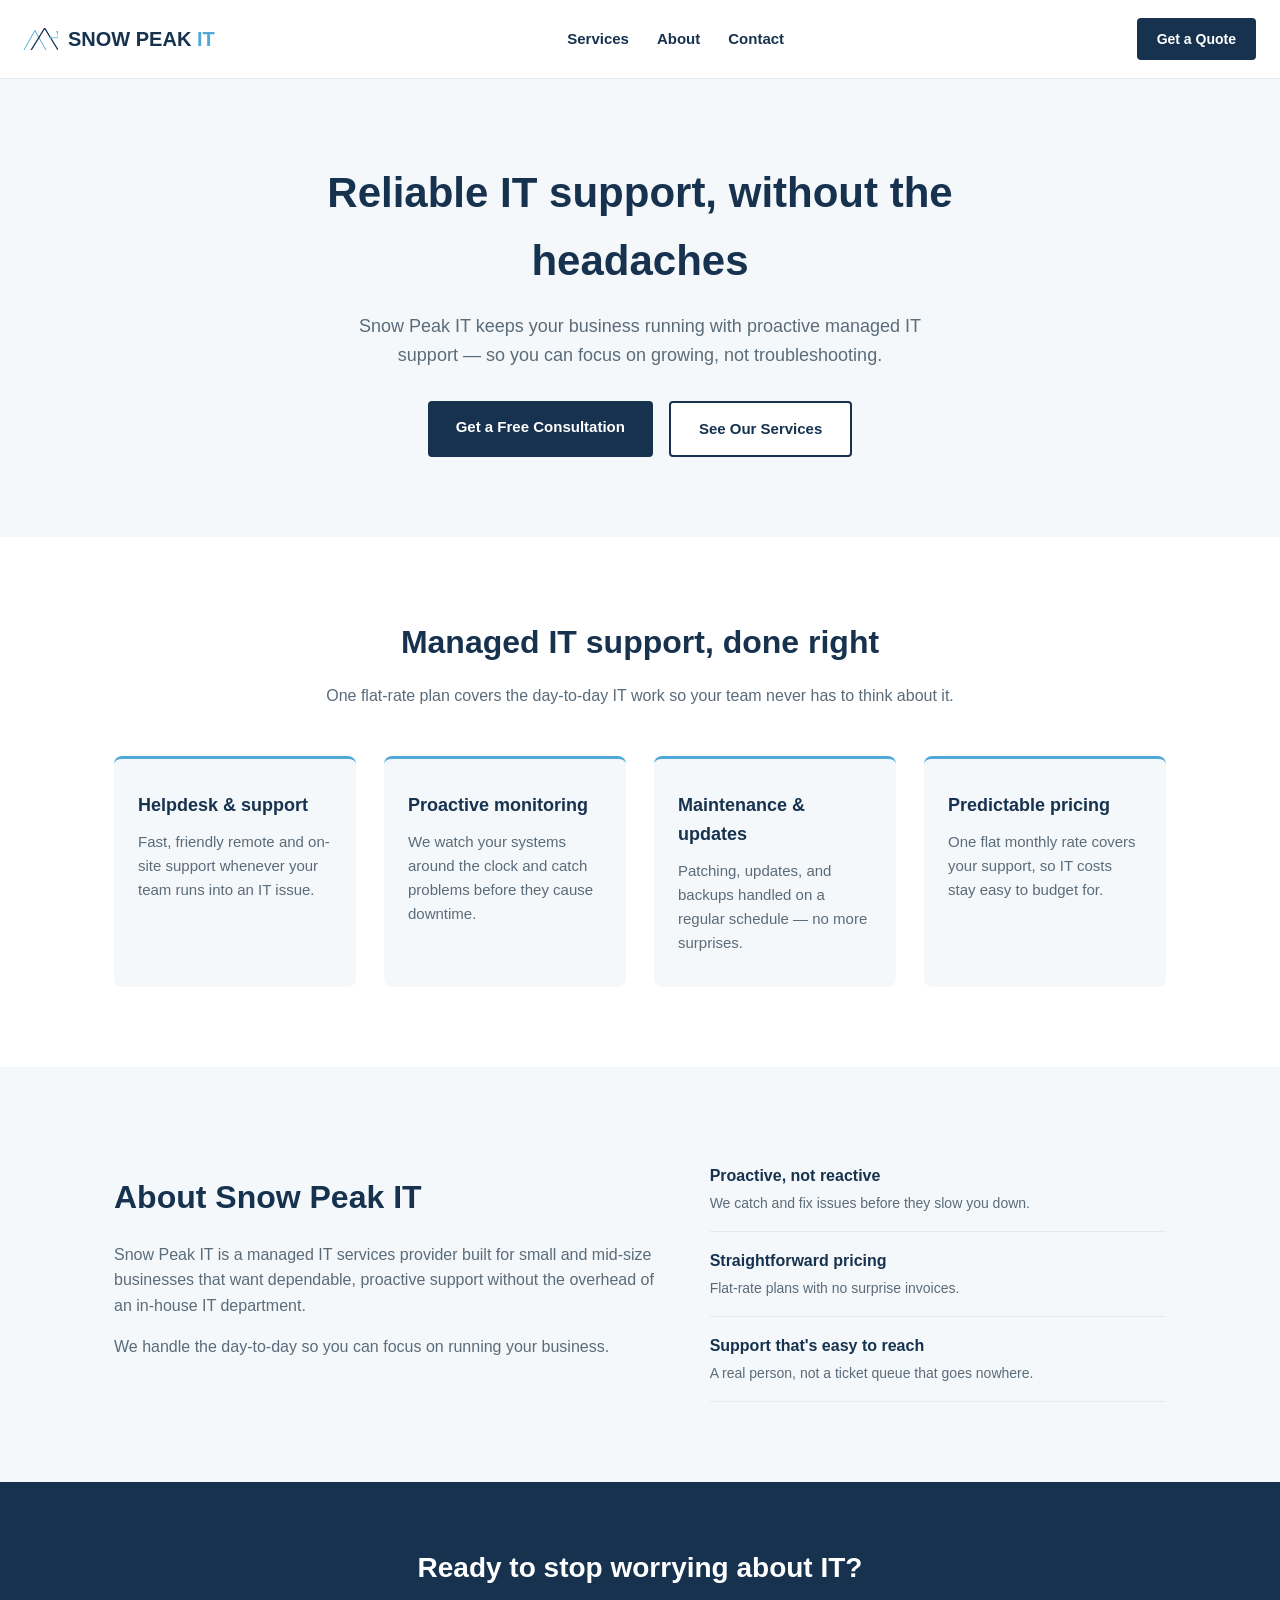
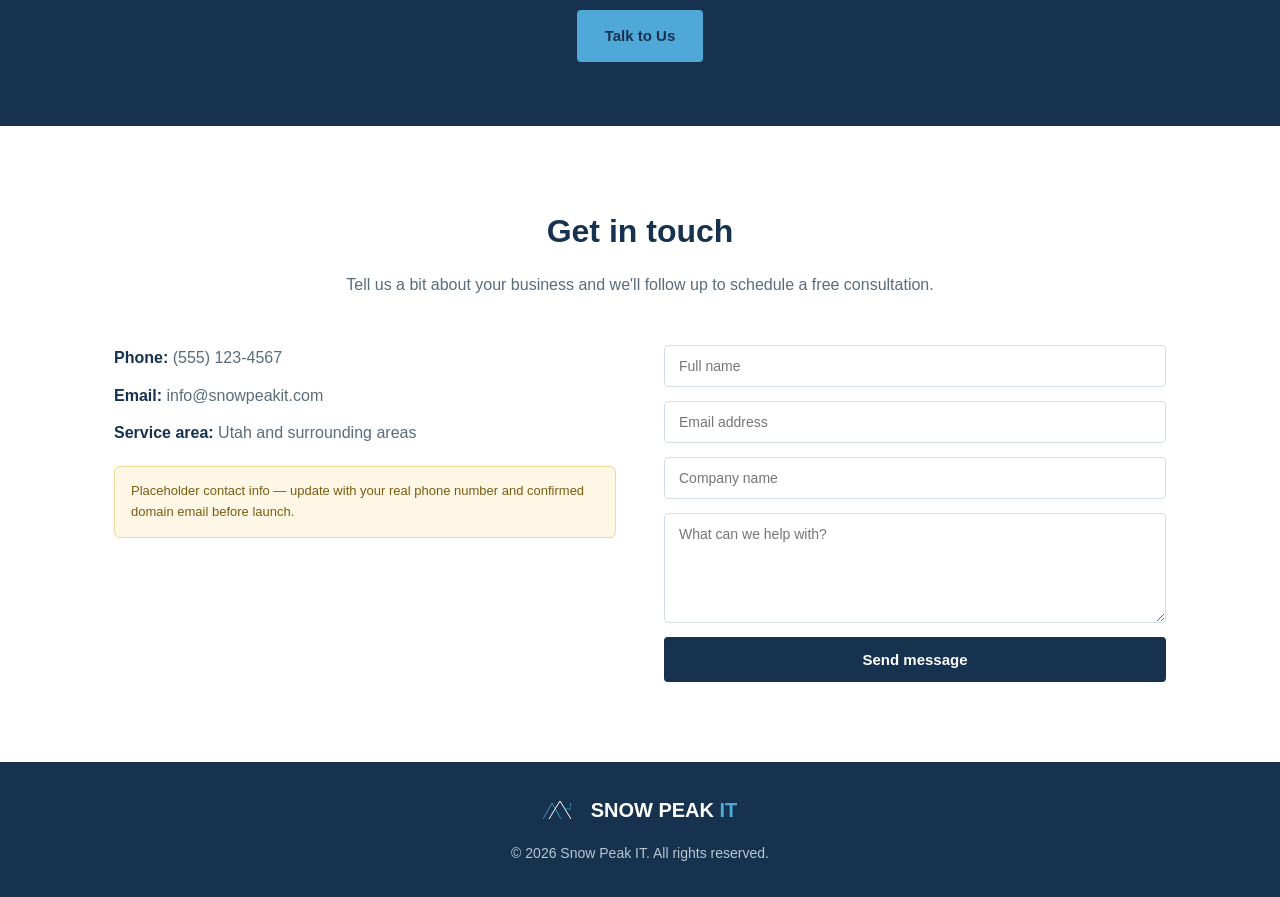
==== index.html @ b0a397e2 "Add initial website (index.html) This HTML file includes the structure and styling for the Snow Peak" ====
<!DOCTYPE html>
  <html lang="en">
  <head>
  <meta charset="UTF-8">
  <meta name="viewport" content="width=device-width, initial-scale=1.0">
  <title>Snow Peak IT | Managed IT Services</title>
  <meta name="description" content="Snow Peak IT provides proactive managed IT support, helpdesk, monitoring, and maintenance for small and mid-size businesses.">
  <style>
    :root {
      --navy: #16324F;
    --ice: #4FA8D8;
    --slate: #5A6B7A;
    --bg-light: #F5F8FA;
          --white: #FFFFFF;
      }
  * { margin: 0; padding: 0; box-sizing: border-box; }
  body {
        font-family: Arial, Helvetica, sans-serif;
    color: var(--navy);
    line-height: 1.6;
    background: var(--white);
}
  a { text-decoration: none; color: inherit; }
  .container {
        max-width: 1100px;
    margin: 0 auto;
    padding: 0 24px;
}
  header {
        display: flex;
    align-items: center;
    justify-content: space-between;
    padding: 18px 24px;
    border-bottom: 1px solid #E3EAF0;
    position: sticky;
    top: 0;
    background: var(--white);
    z-index: 10;
}
  .brand {
        display: flex;
    align-items: center;
    gap: 10px;
}
  .brand svg { width: 34px; height: 22px; }
  .brand span {
        font-size: 20px;
    font-weight: bold;
}
  .brand span .it { color: var(--ice); }
  nav ul {
        list-style: none;
    display: flex;
    gap: 28px;
  }
  nav a {
        font-size: 15px;
    font-weight: bold;
    color: var(--navy);
}
  nav a:hover { color: var(--ice); }
  .nav-toggle { display: none; }
  .header-cta {
        background: var(--navy);
    color: var(--white);
    padding: 10px 20px;
    border-radius: 4px;
    font-size: 14px;
    font-weight: bold;
}
  .header-cta:hover { background: var(--ice); }
  .hero {
        background: var(--bg-light);
    padding: 80px 24px;
    text-align: center;
  }
  .hero h1 {
        font-size: 42px;
    max-width: 720px;
    margin: 0 auto 18px;
}
  .hero p {
        font-size: 18px;
    color: var(--slate);
    max-width: 600px;
    margin: 0 auto 32px;
}
  .btn-row {
        display: flex;
    gap: 16px;
    justify-content: center;
    flex-wrap: wrap;
}
  .btn {
        padding: 14px 28px;
    border-radius: 4px;
    font-weight: bold;
    font-size: 15px;
    display: inline-block;
}
  .btn-primary { background: var(--navy); color: var(--white); }
  .btn-primary:hover { background: var(--ice); }
  .btn-secondary { background: var(--white); color: var(--navy); border: 2px solid var(--navy); }
  .btn-secondary:hover { border-color: var(--ice); color: var(--ice); }
  section { padding: 80px 24px; }
  .section-header { text-align: center; max-width: 640px; margin: 0 auto 48px; }
  .section-header h2 { font-size: 32px; margin-bottom: 14px; }
  .section-header p { color: var(--slate); font-size: 16px; }
  .cards {
        display: grid;
    grid-template-columns: repeat(auto-fit, minmax(230px, 1fr));
    gap: 28px;
    }
  .card {
        background: var(--bg-light);
    padding: 32px 24px;
    border-radius: 8px;
    border-top: 3px solid var(--ice);
  }
  .card h3 { font-size: 18px; margin-bottom: 10px; }
  .card p { color: var(--slate); font-size: 15px; }
  .about { background: var(--bg-light); }
  .about-grid {
        display: grid;
    grid-template-columns: 1.2fr 1fr;
    gap: 48px;
    align-items: center;
}
  .about-grid p { color: var(--slate); margin-bottom: 16px; }
  .value-list { list-style: none; }
  .value-list li {
        padding: 16px 0;
    border-bottom: 1px solid #E3EAF0;
    font-weight: bold;
}
  .value-list li span {
        display: block;
    font-weight: normal;
    color: var(--slate);
    font-size: 14px;
    margin-top: 4px;
  }
  .cta-banner {
        background: var(--navy);
    color: var(--white);
    text-align: center;
    padding: 64px 24px;
}
  .cta-banner h2 { font-size: 28px; margin-bottom: 20px; }
  .cta-banner .btn-primary { background: var(--ice); color: var(--navy); }
  .cta-banner .btn-primary:hover { background: var(--white); }
  .contact-grid {
        display: grid;
    grid-template-columns: 1fr 1fr;
    gap: 48px;
}
  .contact-info p { margin-bottom: 12px; color: var(--slate); }
  .contact-info strong { color: var(--navy); }
  .placeholder-note {
        margin-top: 20px;
    padding: 14px 16px;
    background: #FFF7E6;
        border: 1px solid #F0D89B;
    border-radius: 6px;
    font-size: 13px;
    color: #7A5B12;
}
  form { display: flex; flex-direction: column; gap: 14px; }
  input, textarea {
        padding: 12px 14px;
    border: 1px solid #D6DEE5;
    border-radius: 4px;
    font-family: inherit;
    font-size: 14px;
}
  textarea { min-height: 110px; resize: vertical; }
  form button {
        background: var(--navy);
    color: var(--white);
    border: none;
    padding: 14px;
    border-radius: 4px;
    font-weight: bold;
    font-size: 15px;
    cursor: pointer;
  }
  form button:hover { background: var(--ice); }
  footer {
        background: var(--navy);
    color: var(--white);
    padding: 32px 24px;
    text-align: center;
    font-size: 14px;
}
  footer .brand span { color: var(--white); }
  footer .brand span .it { color: var(--ice); }
  footer .footer-top {
        display: flex;
    justify-content: center;
    margin-bottom: 16px;
}
  footer p { color: #B9C6D2; }
    @media (max-width: 800px) {
    nav { display: none; }
    .about-grid, .contact-grid { grid-template-columns: 1fr; }
    .hero h1 { font-size: 32px; }
}
</style>
  </head>
  <body>
  <header>
    <a href="#top" class="brand">
      <svg viewBox="0 0 140 90" xmlns="http://www.w3.org/2000/svg">
        <path d="M0,90 L45,10 L90,90" fill="none" stroke="#4FA8D8" stroke-width="4" stroke-linejoin="round" stroke-linecap="round"/>
        <path d="M30,90 L85,0 L140,90" fill="none" stroke="#16324F" stroke-width="5" stroke-linejoin="round" stroke-linecap="round"/>
        <circle cx="110" cy="40" r="4.5" fill="#4FA8D8"/>
        <path d="M110,40 L140,40 L140,20" fill="none" stroke="#4FA8D8" stroke-width="3" stroke-linecap="round"/>
        <rect x="135" y="12" width="9" height="9" rx="1" fill="#4FA8D8"/>
      </svg>
      <span>SNOW PEAK <span class="it">IT</span></span>
    </a>
    <nav>
      <ul>
        <li><a href="#services">Services</a></li>
        <li><a href="#about">About</a></li>
        <li><a href="#contact">Contact</a></li>
      </ul>
    </nav>
    <a href="#contact" class="header-cta">Get a Quote</a>
  </header>
  <div id="top"></div>
  <section class="hero">
    <h1>Reliable IT support, without the headaches</h1>
  <p>Snow Peak IT keeps your business running with proactive managed IT support &mdash; so you can focus on growing, not troubleshooting.</p>
    <div class="btn-row">
      <a href="#contact" class="btn btn-primary">Get a Free Consultation</a>
      <a href="#services" class="btn btn-secondary">See Our Services</a>
    </div>
  </section>
  <section id="services">
    <div class="container">
      <div class="section-header">
        <h2>Managed IT support, done right</h2>
        <p>One flat-rate plan covers the day-to-day IT work so your team never has to think about it.</p>
      </div>
      <div class="cards">
        <div class="card">
          <h3>Helpdesk &amp; support</h3>
          <p>Fast, friendly remote and on-site support whenever your team runs into an IT issue.</p>
      </div>
      <div class="card">
        <h3>Proactive monitoring</h3>
        <p>We watch your systems around the clock and catch problems before they cause downtime.</p>
      </div>
      <div class="card">
        <h3>Maintenance &amp; updates</h3>
          <p>Patching, updates, and backups handled on a regular schedule &mdash; no more surprises.</p>
        </div>
        <div class="card">
          <h3>Predictable pricing</h3>
          <p>One flat monthly rate covers your support, so IT costs stay easy to budget for.</p>
        </div>
      </div>
    </div>
  </section>
  <section id="about" class="about">
    <div class="container about-grid">
      <div>
        <h2 style="font-size:32px; margin-bottom:18px;">About Snow Peak IT</h2>
      <p>Snow Peak IT is a managed IT services provider built for small and mid-size businesses that want dependable, proactive support without the overhead of an in-house IT department.</p>
        <p>We handle the day-to-day so you can focus on running your business.</p>
    </div>
    <ul class="value-list">
      <li>Proactive, not reactive
        <span>We catch and fix issues before they slow you down.</span>
        </li>
        <li>Straightforward pricing
        <span>Flat-rate plans with no surprise invoices.</span>
        </li>
        <li>Support that's easy to reach
          <span>A real person, not a ticket queue that goes nowhere.</span>
        </li>
      </ul>
    </div>
  </section>
  <section class="cta-banner">
    <h2>Ready to stop worrying about IT?</h2>
  <a href="#contact" class="btn btn-primary">Talk to Us</a>
  </section>
  <section id="contact">
    <div class="container">
      <div class="section-header">
        <h2>Get in touch</h2>
      <p>Tell us a bit about your business and we'll follow up to schedule a free consultation.</p>
      </div>
      <div class="contact-grid">
        <div class="contact-info">
          <p><strong>Phone:</strong> (555) 123-4567</p>
          <p><strong>Email:</strong> info@snowpeakit.com</p>
          <p><strong>Service area:</strong> Utah and surrounding areas</p>
          <div class="placeholder-note">
            Placeholder contact info &mdash; update with your real phone number and confirmed domain email before launch.
          </div>
        </div>
        <form>
          <input type="text" placeholder="Full name" required>
          <input type="email" placeholder="Email address" required>
          <input type="text" placeholder="Company name">
          <textarea placeholder="What can we help with?"></textarea>
          <button type="submit">Send message</button>
        </form>
      </div>
    </div>
  </section>
  <footer>
    <div class="footer-top brand" style="justify-content:center;">
      <svg viewBox="0 0 140 90" xmlns="http://www.w3.org/2000/svg" style="width:28px;height:18px;">
        <path d="M0,90 L45,10 L90,90" fill="none" stroke="#4FA8D8" stroke-width="4" stroke-linejoin="round" stroke-linecap="round"/>
        <path d="M30,90 L85,0 L140,90" fill="none" stroke="#FFFFFF" stroke-width="5" stroke-linejoin="round" stroke-linecap="round"/>
        <circle cx="110" cy="40" r="4.5" fill="#4FA8D8"/>
        <path d="M110,40 L140,40 L140,20" fill="none" stroke="#4FA8D8" stroke-width="3" stroke-linecap="round"/>
        <rect x="135" y="12" width="9" height="9" rx="1" fill="#4FA8D8"/>
      </svg>
      <span style="margin-left:10px;">SNOW PEAK <span class="it">IT</span></span>
    </div>
    <p>&copy; 2026 Snow Peak IT. All rights reserved.</p>
</footer>
</body>
  </html>
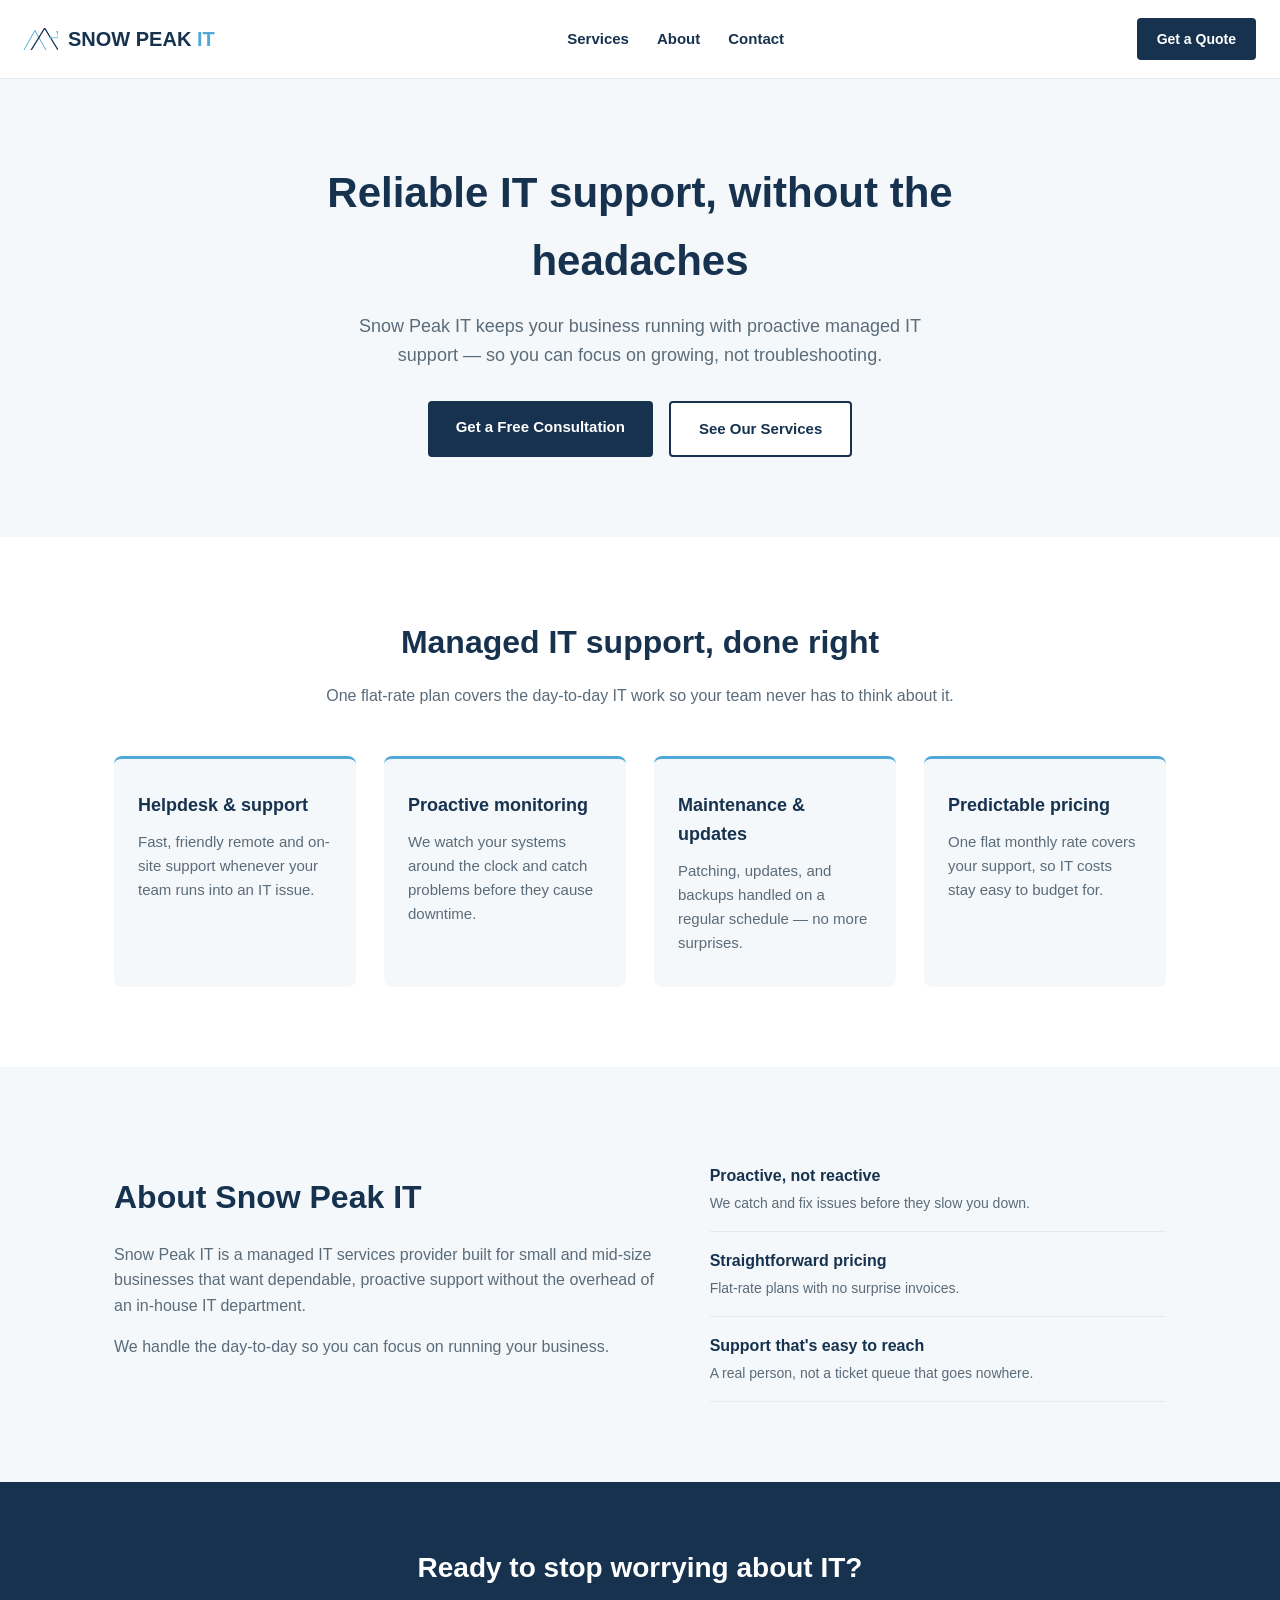
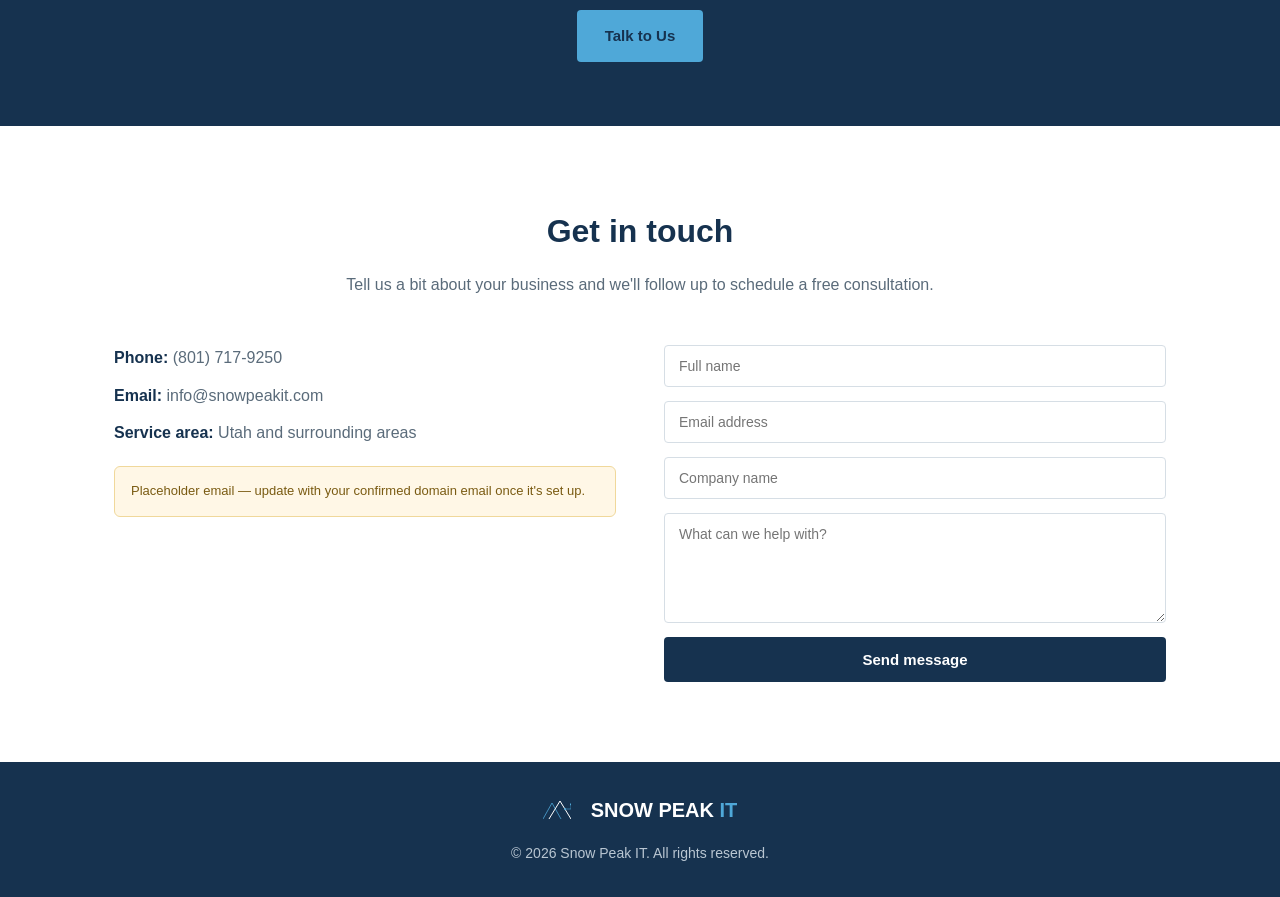
==== commit 3a5e9dfd: "Update contact phone number Updated phone number and email placeholder text in contact section." ====
--- a/index.html
+++ b/index.html
@@ -295,11 +295,11 @@
       </div>
       <div class="contact-grid">
         <div class="contact-info">
-          <p><strong>Phone:</strong> (555) 123-4567</p>
+          <p><strong>Phone:</strong> (801) 717-9250</p>
           <p><strong>Email:</strong> info@snowpeakit.com</p>
           <p><strong>Service area:</strong> Utah and surrounding areas</p>
           <div class="placeholder-note">
-            Placeholder contact info &mdash; update with your real phone number and confirmed domain email before launch.
+            Placeholder email &mdash; update with your confirmed domain email once it's set up.
           </div>
         </div>
         <form>
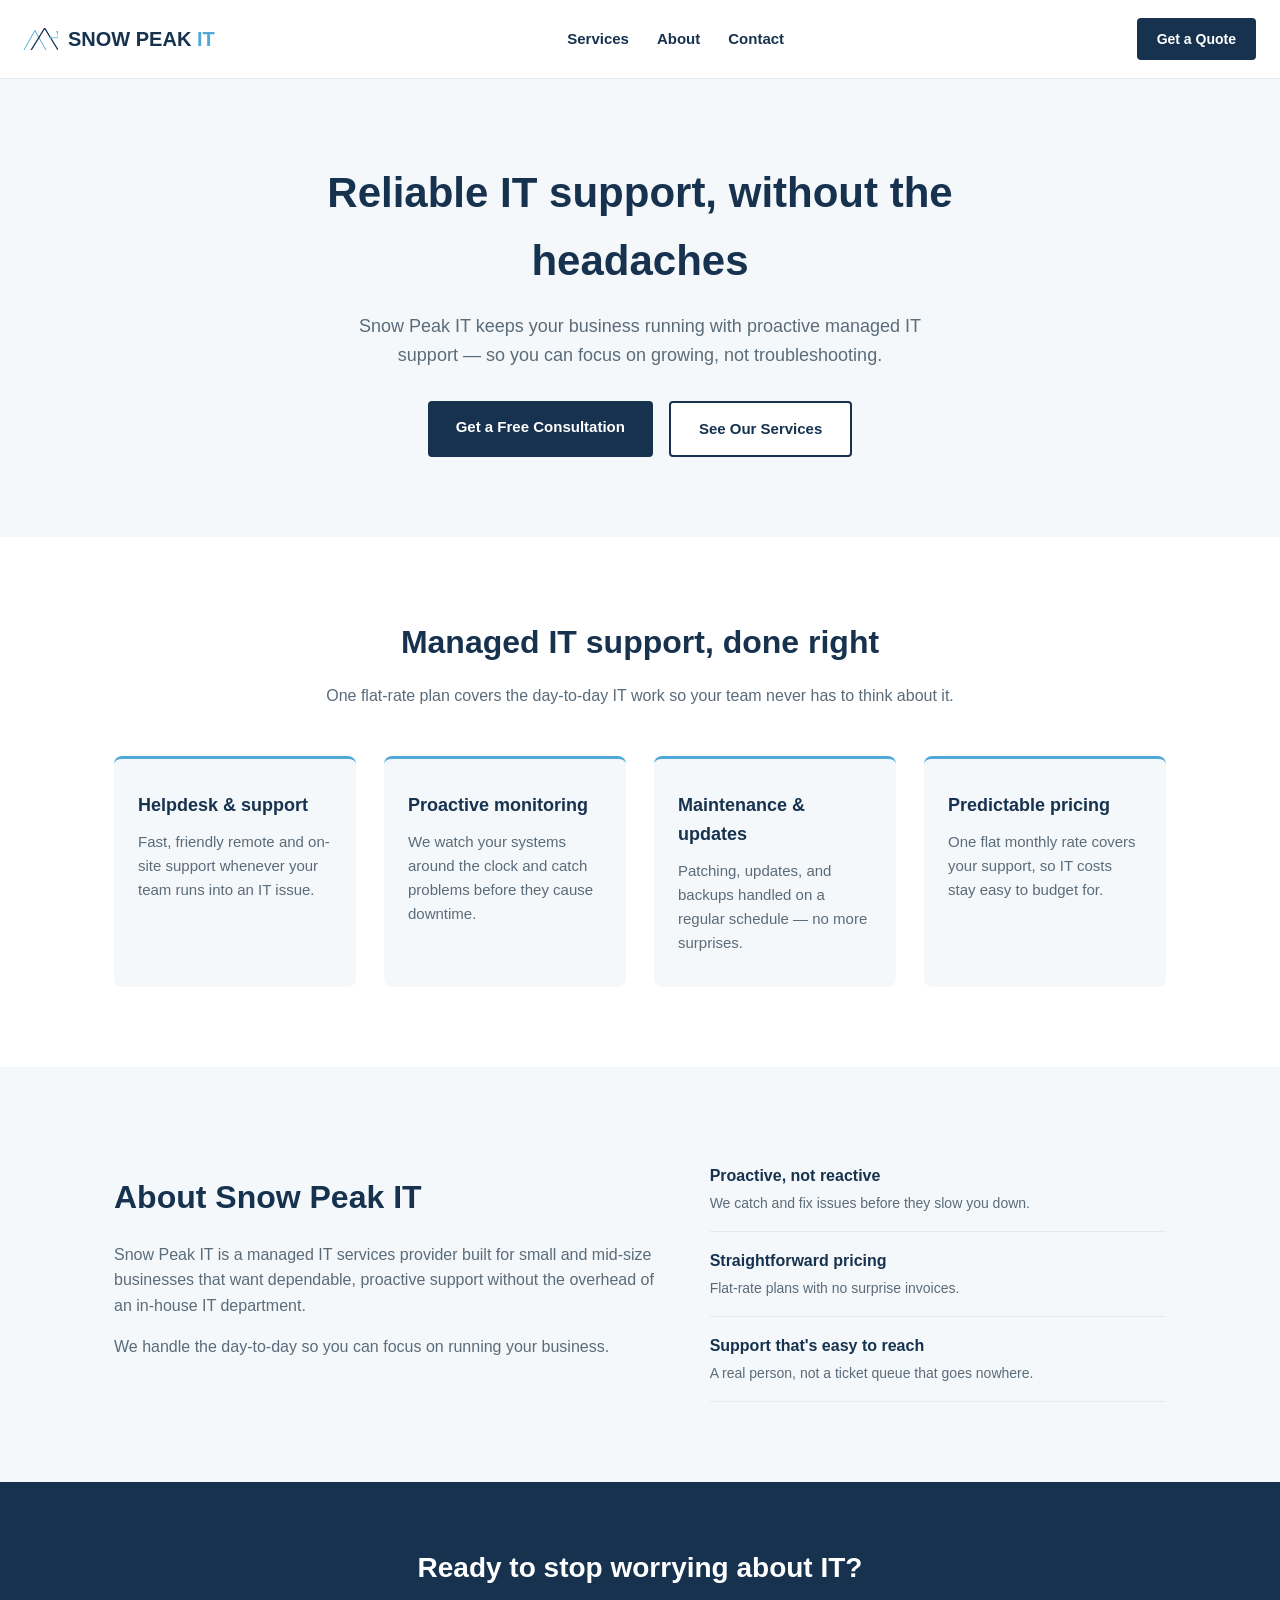
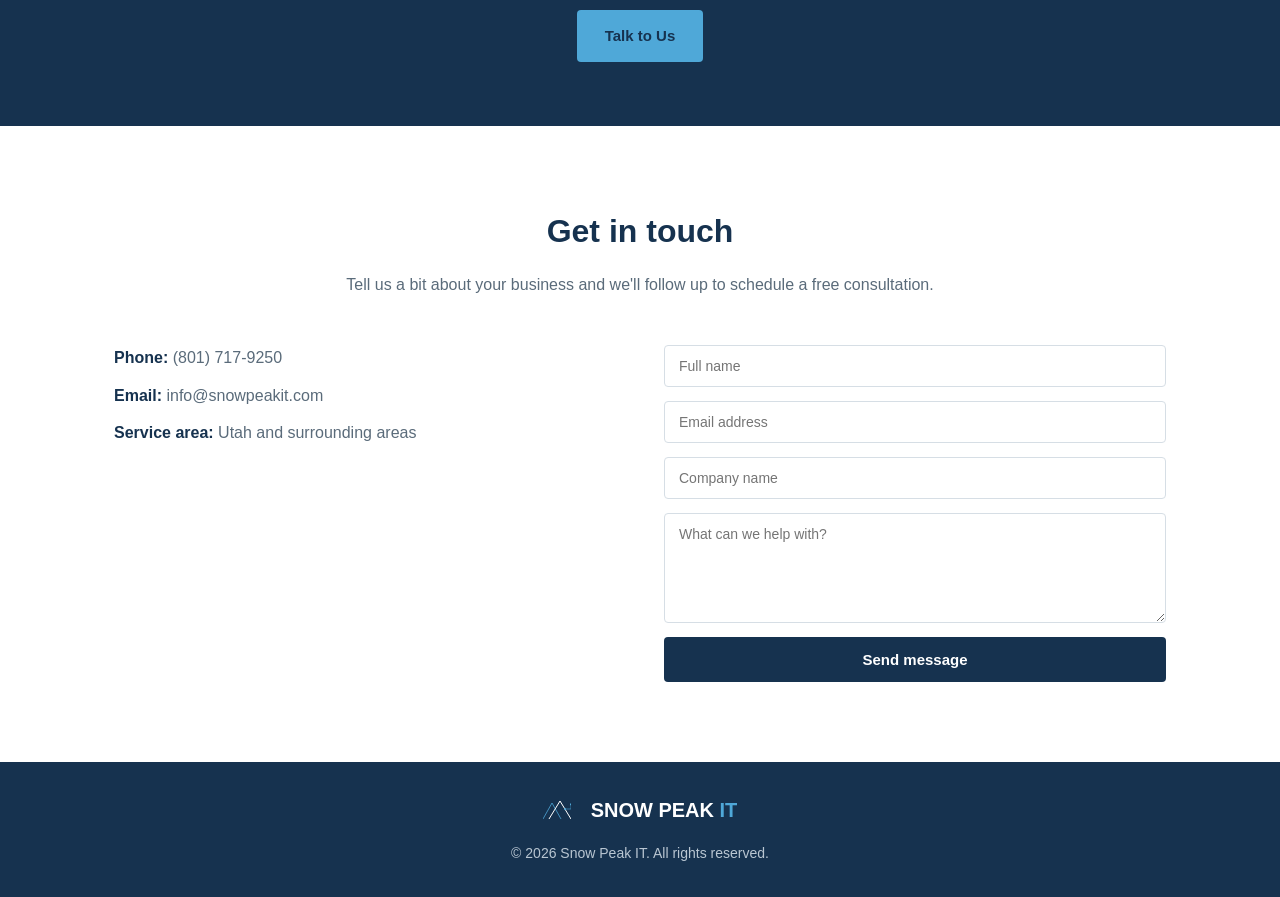
==== commit 1aaddfd4: "Remove placeholder note from contact section Removed placeholder note and its associated styles." ====
--- a/index.html
+++ b/index.html
@@ -156,15 +156,6 @@
 }
   .contact-info p { margin-bottom: 12px; color: var(--slate); }
   .contact-info strong { color: var(--navy); }
-  .placeholder-note {
-        margin-top: 20px;
-    padding: 14px 16px;
-    background: #FFF7E6;
-        border: 1px solid #F0D89B;
-    border-radius: 6px;
-    font-size: 13px;
-    color: #7A5B12;
-}
   form { display: flex; flex-direction: column; gap: 14px; }
   input, textarea {
         padding: 12px 14px;
@@ -298,9 +289,6 @@
           <p><strong>Phone:</strong> (801) 717-9250</p>
           <p><strong>Email:</strong> info@snowpeakit.com</p>
           <p><strong>Service area:</strong> Utah and surrounding areas</p>
-          <div class="placeholder-note">
-            Placeholder email &mdash; update with your confirmed domain email once it's set up.
-          </div>
         </div>
         <form>
           <input type="text" placeholder="Full name" required>
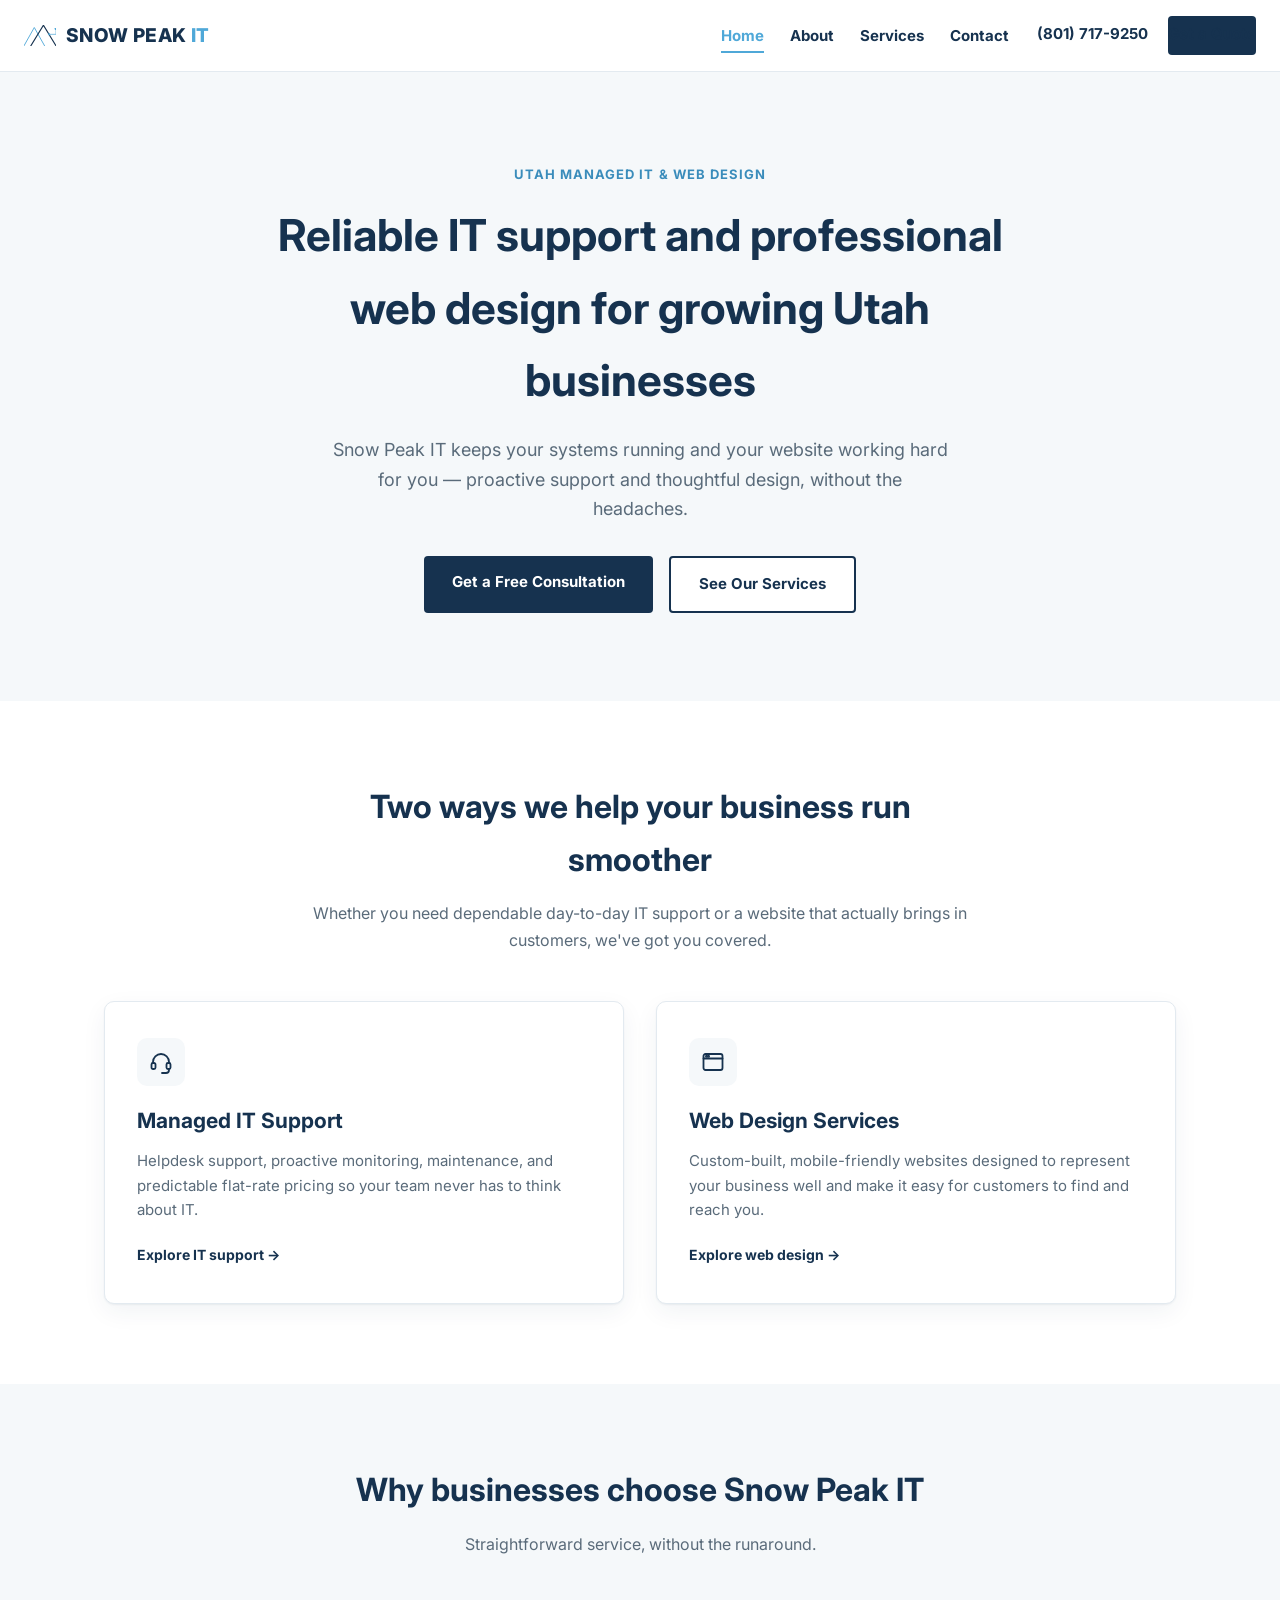
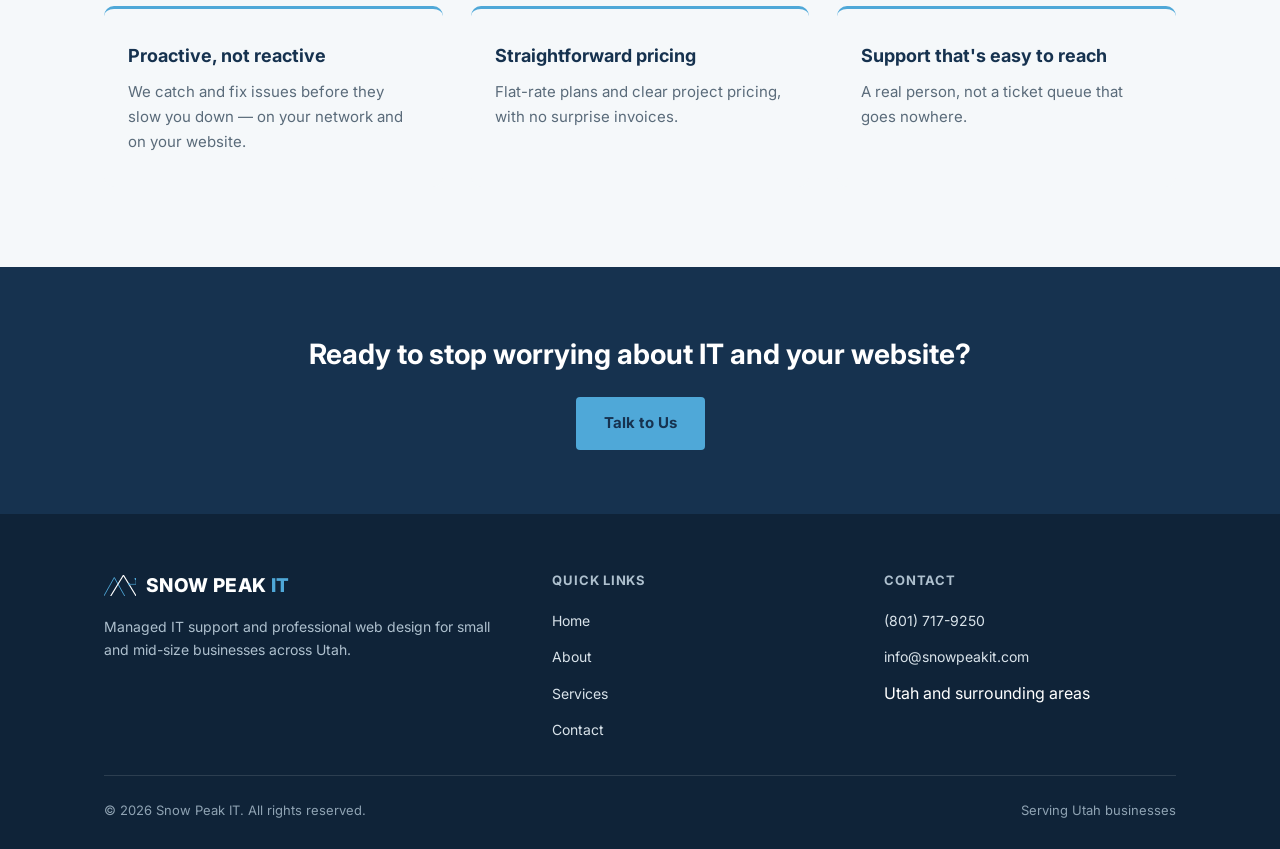
==== commit d352be7e: "Redesign site as multi-page with new web design service line Splits the single-page site into Home/A" ====
--- a/index.html
+++ b/index.html
@@ -1,318 +1,181 @@
 <!DOCTYPE html>
-  <html lang="en">
-  <head>
-  <meta charset="UTF-8">
-  <meta name="viewport" content="width=device-width, initial-scale=1.0">
-  <title>Snow Peak IT | Managed IT Services</title>
-  <meta name="description" content="Snow Peak IT provides proactive managed IT support, helpdesk, monitoring, and maintenance for small and mid-size businesses.">
-  <style>
-    :root {
-      --navy: #16324F;
-    --ice: #4FA8D8;
-    --slate: #5A6B7A;
-    --bg-light: #F5F8FA;
-          --white: #FFFFFF;
-      }
-  * { margin: 0; padding: 0; box-sizing: border-box; }
-  body {
-        font-family: Arial, Helvetica, sans-serif;
-    color: var(--navy);
-    line-height: 1.6;
-    background: var(--white);
+<html lang="en">
+<head>
+<meta charset="UTF-8">
+<meta name="viewport" content="width=device-width, initial-scale=1.0">
+<title>Snow Peak IT | Managed IT Support &amp; Web Design in Utah</title>
+<meta name="description" content="Snow Peak IT provides proactive managed IT support and professional web design for small and mid-size businesses across Utah. Flat-rate plans, real support, no surprises.">
+<link rel="canonical" href="https://snowpeakit.com/">
+<meta name="robots" content="index, follow">
+<meta name="theme-color" content="#16324F">
+<link rel="icon" type="image/svg+xml" href="/favicon.svg">
+<link rel="stylesheet" href="/css/style.css?v=2">
+<link rel="preconnect" href="https://fonts.googleapis.com">
+<link rel="preconnect" href="https://fonts.gstatic.com" crossorigin>
+<link href="https://fonts.googleapis.com/css2?family=Inter:wght@400;600;700;800&display=swap" rel="stylesheet">
+<meta property="og:type" content="website">
+<meta property="og:site_name" content="Snow Peak IT">
+<meta property="og:title" content="Snow Peak IT | Managed IT Support &amp; Web Design in Utah">
+<meta property="og:description" content="Proactive managed IT support and professional web design for small and mid-size businesses across Utah.">
+<meta property="og:url" content="https://snowpeakit.com/">
+<meta property="og:locale" content="en_US">
+<meta name="twitter:card" content="summary">
+<meta name="twitter:title" content="Snow Peak IT | Managed IT Support &amp; Web Design in Utah">
+<meta name="twitter:description" content="Proactive managed IT support and professional web design for small and mid-size businesses across Utah.">
+<script type="application/ld+json">
+{
+  "@context": "https://schema.org",
+  "@type": "ProfessionalService",
+  "@id": "https://snowpeakit.com/#organization",
+  "name": "Snow Peak IT",
+  "description": "Snow Peak IT provides proactive managed IT support and professional web design for small and mid-size businesses across Utah.",
+  "url": "https://snowpeakit.com/",
+  "telephone": "+1-801-717-9250",
+  "email": "info@snowpeakit.com",
+  "areaServed": { "@type": "State", "name": "Utah" },
+  "priceRange": "$$",
+  "makesOffer": [
+    { "@type": "Offer", "itemOffered": { "@type": "Service", "name": "Managed IT Support", "url": "https://snowpeakit.com/services.html#it-support" } },
+    { "@type": "Offer", "itemOffered": { "@type": "Service", "name": "Web Design Services", "url": "https://snowpeakit.com/services.html#web-design" } }
+  ]
 }
-  a { text-decoration: none; color: inherit; }
-  .container {
-        max-width: 1100px;
-    margin: 0 auto;
-    padding: 0 24px;
-}
-  header {
-        display: flex;
-    align-items: center;
-    justify-content: space-between;
-    padding: 18px 24px;
-    border-bottom: 1px solid #E3EAF0;
-    position: sticky;
-    top: 0;
-    background: var(--white);
-    z-index: 10;
-}
-  .brand {
-        display: flex;
-    align-items: center;
-    gap: 10px;
-}
-  .brand svg { width: 34px; height: 22px; }
-  .brand span {
-        font-size: 20px;
-    font-weight: bold;
-}
-  .brand span .it { color: var(--ice); }
-  nav ul {
-        list-style: none;
-    display: flex;
-    gap: 28px;
-  }
-  nav a {
-        font-size: 15px;
-    font-weight: bold;
-    color: var(--navy);
-}
-  nav a:hover { color: var(--ice); }
-  .nav-toggle { display: none; }
-  .header-cta {
-        background: var(--navy);
-    color: var(--white);
-    padding: 10px 20px;
-    border-radius: 4px;
-    font-size: 14px;
-    font-weight: bold;
-}
-  .header-cta:hover { background: var(--ice); }
-  .hero {
-        background: var(--bg-light);
-    padding: 80px 24px;
-    text-align: center;
-  }
-  .hero h1 {
-        font-size: 42px;
-    max-width: 720px;
-    margin: 0 auto 18px;
-}
-  .hero p {
-        font-size: 18px;
-    color: var(--slate);
-    max-width: 600px;
-    margin: 0 auto 32px;
-}
-  .btn-row {
-        display: flex;
-    gap: 16px;
-    justify-content: center;
-    flex-wrap: wrap;
-}
-  .btn {
-        padding: 14px 28px;
-    border-radius: 4px;
-    font-weight: bold;
-    font-size: 15px;
-    display: inline-block;
-}
-  .btn-primary { background: var(--navy); color: var(--white); }
-  .btn-primary:hover { background: var(--ice); }
-  .btn-secondary { background: var(--white); color: var(--navy); border: 2px solid var(--navy); }
-  .btn-secondary:hover { border-color: var(--ice); color: var(--ice); }
-  section { padding: 80px 24px; }
-  .section-header { text-align: center; max-width: 640px; margin: 0 auto 48px; }
-  .section-header h2 { font-size: 32px; margin-bottom: 14px; }
-  .section-header p { color: var(--slate); font-size: 16px; }
-  .cards {
-        display: grid;
-    grid-template-columns: repeat(auto-fit, minmax(230px, 1fr));
-    gap: 28px;
-    }
-  .card {
-        background: var(--bg-light);
-    padding: 32px 24px;
-    border-radius: 8px;
-    border-top: 3px solid var(--ice);
-  }
-  .card h3 { font-size: 18px; margin-bottom: 10px; }
-  .card p { color: var(--slate); font-size: 15px; }
-  .about { background: var(--bg-light); }
-  .about-grid {
-        display: grid;
-    grid-template-columns: 1.2fr 1fr;
-    gap: 48px;
-    align-items: center;
-}
-  .about-grid p { color: var(--slate); margin-bottom: 16px; }
-  .value-list { list-style: none; }
-  .value-list li {
-        padding: 16px 0;
-    border-bottom: 1px solid #E3EAF0;
-    font-weight: bold;
-}
-  .value-list li span {
-        display: block;
-    font-weight: normal;
-    color: var(--slate);
-    font-size: 14px;
-    margin-top: 4px;
-  }
-  .cta-banner {
-        background: var(--navy);
-    color: var(--white);
-    text-align: center;
-    padding: 64px 24px;
-}
-  .cta-banner h2 { font-size: 28px; margin-bottom: 20px; }
-  .cta-banner .btn-primary { background: var(--ice); color: var(--navy); }
-  .cta-banner .btn-primary:hover { background: var(--white); }
-  .contact-grid {
-        display: grid;
-    grid-template-columns: 1fr 1fr;
-    gap: 48px;
-}
-  .contact-info p { margin-bottom: 12px; color: var(--slate); }
-  .contact-info strong { color: var(--navy); }
-  form { display: flex; flex-direction: column; gap: 14px; }
-  input, textarea {
-        padding: 12px 14px;
-    border: 1px solid #D6DEE5;
-    border-radius: 4px;
-    font-family: inherit;
-    font-size: 14px;
-}
-  textarea { min-height: 110px; resize: vertical; }
-  form button {
-        background: var(--navy);
-    color: var(--white);
-    border: none;
-    padding: 14px;
-    border-radius: 4px;
-    font-weight: bold;
-    font-size: 15px;
-    cursor: pointer;
-  }
-  form button:hover { background: var(--ice); }
-  footer {
-        background: var(--navy);
-    color: var(--white);
-    padding: 32px 24px;
-    text-align: center;
-    font-size: 14px;
-}
-  footer .brand span { color: var(--white); }
-  footer .brand span .it { color: var(--ice); }
-  footer .footer-top {
-        display: flex;
-    justify-content: center;
-    margin-bottom: 16px;
-}
-  footer p { color: #B9C6D2; }
-    @media (max-width: 800px) {
-    nav { display: none; }
-    .about-grid, .contact-grid { grid-template-columns: 1fr; }
-    .hero h1 { font-size: 32px; }
-}
-</style>
-  </head>
-  <body>
-  <header>
-    <a href="#top" class="brand">
-      <svg viewBox="0 0 140 90" xmlns="http://www.w3.org/2000/svg">
-        <path d="M0,90 L45,10 L90,90" fill="none" stroke="#4FA8D8" stroke-width="4" stroke-linejoin="round" stroke-linecap="round"/>
-        <path d="M30,90 L85,0 L140,90" fill="none" stroke="#16324F" stroke-width="5" stroke-linejoin="round" stroke-linecap="round"/>
-        <circle cx="110" cy="40" r="4.5" fill="#4FA8D8"/>
-        <path d="M110,40 L140,40 L140,20" fill="none" stroke="#4FA8D8" stroke-width="3" stroke-linecap="round"/>
-        <rect x="135" y="12" width="9" height="9" rx="1" fill="#4FA8D8"/>
-      </svg>
-      <span>SNOW PEAK <span class="it">IT</span></span>
-    </a>
-    <nav>
-      <ul>
-        <li><a href="#services">Services</a></li>
-        <li><a href="#about">About</a></li>
-        <li><a href="#contact">Contact</a></li>
-      </ul>
-    </nav>
-    <a href="#contact" class="header-cta">Get a Quote</a>
-  </header>
-  <div id="top"></div>
+</script>
+</head>
+<body>
+<a href="#main" class="skip-link">Skip to main content</a>
+<header class="site-header">
+  <a href="/" class="brand">
+    <svg viewBox="0 0 140 90" xmlns="http://www.w3.org/2000/svg" aria-hidden="true" focusable="false">
+      <path d="M0,90 L45,10 L90,90" fill="none" stroke="#4FA8D8" stroke-width="4" stroke-linejoin="round" stroke-linecap="round"/>
+      <path d="M30,90 L85,0 L140,90" fill="none" stroke="#16324F" stroke-width="5" stroke-linejoin="round" stroke-linecap="round"/>
+      <circle cx="110" cy="40" r="4.5" fill="#4FA8D8"/>
+      <path d="M110,40 L140,40 L140,20" fill="none" stroke="#4FA8D8" stroke-width="3" stroke-linecap="round"/>
+      <rect x="135" y="12" width="9" height="9" rx="1" fill="#4FA8D8"/>
+    </svg>
+    <span>SNOW PEAK <span class="it">IT</span></span>
+  </a>
+  <input type="checkbox" id="nav-toggle" class="nav-toggle">
+  <label for="nav-toggle" class="nav-toggle-label" aria-label="Toggle navigation"><span></span><span></span><span></span></label>
+  <nav class="site-nav" aria-label="Primary">
+    <ul>
+      <li><a href="/" aria-current="page">Home</a></li>
+      <li><a href="/about.html">About</a></li>
+      <li><a href="/services.html">Services</a></li>
+      <li><a href="/contact.html">Contact</a></li>
+    </ul>
+    <div class="header-actions">
+      <a href="tel:+18017179250" class="header-phone">(801) 717-9250</a>
+      <a href="/contact.html" class="header-cta">Get a Quote</a>
+    </div>
+  </nav>
+</header>
+
+<main id="main">
   <section class="hero">
-    <h1>Reliable IT support, without the headaches</h1>
-  <p>Snow Peak IT keeps your business running with proactive managed IT support &mdash; so you can focus on growing, not troubleshooting.</p>
+    <span class="eyebrow">Utah Managed IT &amp; Web Design</span>
+    <h1>Reliable IT support and professional web design for growing Utah businesses</h1>
+    <p>Snow Peak IT keeps your systems running and your website working hard for you &mdash; proactive support and thoughtful design, without the headaches.</p>
     <div class="btn-row">
-      <a href="#contact" class="btn btn-primary">Get a Free Consultation</a>
-      <a href="#services" class="btn btn-secondary">See Our Services</a>
+      <a href="/contact.html" class="btn btn-primary">Get a Free Consultation</a>
+      <a href="/services.html" class="btn btn-secondary">See Our Services</a>
     </div>
   </section>
-  <section id="services">
+
+  <section id="services-overview">
     <div class="container">
       <div class="section-header">
-        <h2>Managed IT support, done right</h2>
-        <p>One flat-rate plan covers the day-to-day IT work so your team never has to think about it.</p>
+        <h2>Two ways we help your business run smoother</h2>
+        <p>Whether you need dependable day-to-day IT support or a website that actually brings in customers, we've got you covered.</p>
+      </div>
+      <div class="service-lines">
+        <article class="service-line">
+          <div class="icon-badge">
+            <svg viewBox="0 0 24 24" fill="none" stroke="#16324F" stroke-width="1.8" stroke-linecap="round" stroke-linejoin="round" aria-hidden="true"><path d="M4 13v-1a8 8 0 0 1 16 0v1"/><rect x="2.5" y="13" width="4" height="6" rx="1.5"/><rect x="17.5" y="13" width="4" height="6" rx="1.5"/><path d="M20 19v1a3 3 0 0 1-3 3h-4"/></svg>
+          </div>
+          <h3>Managed IT Support</h3>
+          <p>Helpdesk support, proactive monitoring, maintenance, and predictable flat-rate pricing so your team never has to think about IT.</p>
+          <a href="/services.html#it-support" class="learn-more">Explore IT support</a>
+        </article>
+        <article class="service-line">
+          <div class="icon-badge">
+            <svg viewBox="0 0 24 24" fill="none" stroke="#16324F" stroke-width="1.8" stroke-linecap="round" stroke-linejoin="round" aria-hidden="true"><rect x="2.5" y="4" width="19" height="16" rx="2"/><path d="M2.5 8.5h19"/><circle cx="5.5" cy="6.25" r="0.6" fill="#16324F"/><circle cx="7.5" cy="6.25" r="0.6" fill="#16324F"/></svg>
+          </div>
+          <h3>Web Design Services</h3>
+          <p>Custom-built, mobile-friendly websites designed to represent your business well and make it easy for customers to find and reach you.</p>
+          <a href="/services.html#web-design" class="learn-more">Explore web design</a>
+        </article>
+      </div>
+    </div>
+  </section>
+
+  <section class="bg-light-section">
+    <div class="container">
+      <div class="section-header">
+        <h2>Why businesses choose Snow Peak IT</h2>
+        <p>Straightforward service, without the runaround.</p>
       </div>
       <div class="cards">
         <div class="card">
-          <h3>Helpdesk &amp; support</h3>
-          <p>Fast, friendly remote and on-site support whenever your team runs into an IT issue.</p>
-      </div>
-      <div class="card">
-        <h3>Proactive monitoring</h3>
-        <p>We watch your systems around the clock and catch problems before they cause downtime.</p>
-      </div>
-      <div class="card">
-        <h3>Maintenance &amp; updates</h3>
-          <p>Patching, updates, and backups handled on a regular schedule &mdash; no more surprises.</p>
+          <h3>Proactive, not reactive</h3>
+          <p>We catch and fix issues before they slow you down &mdash; on your network and on your website.</p>
         </div>
         <div class="card">
-          <h3>Predictable pricing</h3>
-          <p>One flat monthly rate covers your support, so IT costs stay easy to budget for.</p>
+          <h3>Straightforward pricing</h3>
+          <p>Flat-rate plans and clear project pricing, with no surprise invoices.</p>
+        </div>
+        <div class="card">
+          <h3>Support that's easy to reach</h3>
+          <p>A real person, not a ticket queue that goes nowhere.</p>
         </div>
       </div>
     </div>
   </section>
-  <section id="about" class="about">
-    <div class="container about-grid">
-      <div>
-        <h2 style="font-size:32px; margin-bottom:18px;">About Snow Peak IT</h2>
-      <p>Snow Peak IT is a managed IT services provider built for small and mid-size businesses that want dependable, proactive support without the overhead of an in-house IT department.</p>
-        <p>We handle the day-to-day so you can focus on running your business.</p>
-    </div>
-    <ul class="value-list">
-      <li>Proactive, not reactive
-        <span>We catch and fix issues before they slow you down.</span>
-        </li>
-        <li>Straightforward pricing
-        <span>Flat-rate plans with no surprise invoices.</span>
-        </li>
-        <li>Support that's easy to reach
-          <span>A real person, not a ticket queue that goes nowhere.</span>
-        </li>
-      </ul>
-    </div>
+
+  <section class="cta-banner">
+    <h2>Ready to stop worrying about IT and your website?</h2>
+    <a href="/contact.html" class="btn btn-primary">Talk to Us</a>
   </section>
-  <section class="cta-banner">
-    <h2>Ready to stop worrying about IT?</h2>
-  <a href="#contact" class="btn btn-primary">Talk to Us</a>
-  </section>
-  <section id="contact">
-    <div class="container">
-      <div class="section-header">
-        <h2>Get in touch</h2>
-      <p>Tell us a bit about your business and we'll follow up to schedule a free consultation.</p>
+</main>
+
+<footer class="site-footer">
+  <div class="container">
+    <div class="footer-grid">
+      <div class="footer-col">
+        <a href="/" class="brand">
+          <svg viewBox="0 0 140 90" xmlns="http://www.w3.org/2000/svg" aria-hidden="true" focusable="false">
+            <path d="M0,90 L45,10 L90,90" fill="none" stroke="#4FA8D8" stroke-width="4" stroke-linejoin="round" stroke-linecap="round"/>
+            <path d="M30,90 L85,0 L140,90" fill="none" stroke="#FFFFFF" stroke-width="5" stroke-linejoin="round" stroke-linecap="round"/>
+            <circle cx="110" cy="40" r="4.5" fill="#4FA8D8"/>
+            <path d="M110,40 L140,40 L140,20" fill="none" stroke="#4FA8D8" stroke-width="3" stroke-linecap="round"/>
+            <rect x="135" y="12" width="9" height="9" rx="1" fill="#4FA8D8"/>
+          </svg>
+          <span>SNOW PEAK <span class="it">IT</span></span>
+        </a>
+        <p>Managed IT support and professional web design for small and mid-size businesses across Utah.</p>
       </div>
-      <div class="contact-grid">
-        <div class="contact-info">
-          <p><strong>Phone:</strong> (801) 717-9250</p>
-          <p><strong>Email:</strong> info@snowpeakit.com</p>
-          <p><strong>Service area:</strong> Utah and surrounding areas</p>
-        </div>
-        <form>
-          <input type="text" placeholder="Full name" required>
-          <input type="email" placeholder="Email address" required>
-          <input type="text" placeholder="Company name">
-          <textarea placeholder="What can we help with?"></textarea>
-          <button type="submit">Send message</button>
-        </form>
+      <div class="footer-col">
+        <h4>Quick Links</h4>
+        <ul>
+          <li><a href="/">Home</a></li>
+          <li><a href="/about.html">About</a></li>
+          <li><a href="/services.html">Services</a></li>
+          <li><a href="/contact.html">Contact</a></li>
+        </ul>
+      </div>
+      <div class="footer-col">
+        <h4>Contact</h4>
+        <ul>
+          <li><a href="tel:+18017179250">(801) 717-9250</a></li>
+          <li><a href="mailto:info@snowpeakit.com">info@snowpeakit.com</a></li>
+          <li>Utah and surrounding areas</li>
+        </ul>
       </div>
     </div>
-  </section>
-  <footer>
-    <div class="footer-top brand" style="justify-content:center;">
-      <svg viewBox="0 0 140 90" xmlns="http://www.w3.org/2000/svg" style="width:28px;height:18px;">
-        <path d="M0,90 L45,10 L90,90" fill="none" stroke="#4FA8D8" stroke-width="4" stroke-linejoin="round" stroke-linecap="round"/>
-        <path d="M30,90 L85,0 L140,90" fill="none" stroke="#FFFFFF" stroke-width="5" stroke-linejoin="round" stroke-linecap="round"/>
-        <circle cx="110" cy="40" r="4.5" fill="#4FA8D8"/>
-        <path d="M110,40 L140,40 L140,20" fill="none" stroke="#4FA8D8" stroke-width="3" stroke-linecap="round"/>
-        <rect x="135" y="12" width="9" height="9" rx="1" fill="#4FA8D8"/>
-      </svg>
-      <span style="margin-left:10px;">SNOW PEAK <span class="it">IT</span></span>
+    <div class="footer-bottom">
+      <span>&copy; 2026 Snow Peak IT. All rights reserved.</span>
+      <span>Serving Utah businesses</span>
     </div>
-    <p>&copy; 2026 Snow Peak IT. All rights reserved.</p>
+  </div>
 </footer>
 </body>
-  </html>
-  
+</html>
--- a/css/style.css
+++ b/css/style.css
@@ -0,0 +1,495 @@
+/* Snow Peak IT — shared site styles */
+
+:root {
+  --navy: #16324F;
+  --navy-dark: #0F2338;
+  --ice: #4FA8D8;
+  --ice-dark: #3A8CBB;
+  --slate: #5A6B7A;
+  --bg-light: #F5F8FA;
+  --border: #E3EAF0;
+  --white: #FFFFFF;
+  --success-bg: #EAF6EF;
+  --success-border: #BFE3CC;
+  --success-text: #1F5C36;
+  --max-width: 1120px;
+  --radius: 10px;
+  --shadow: 0 1px 2px rgba(22, 50, 79, 0.06), 0 8px 24px rgba(22, 50, 79, 0.06);
+}
+
+* { margin: 0; padding: 0; box-sizing: border-box; }
+
+html { scroll-behavior: smooth; }
+
+body {
+  font-family: "Inter", -apple-system, BlinkMacSystemFont, "Segoe UI", Roboto, Helvetica, Arial, sans-serif;
+  color: var(--navy);
+  line-height: 1.65;
+  background: var(--white);
+  -webkit-font-smoothing: antialiased;
+}
+
+a { text-decoration: none; color: inherit; }
+img, svg { display: block; max-width: 100%; }
+ul, ol { list-style: none; }
+
+.container {
+  max-width: var(--max-width);
+  margin: 0 auto;
+  padding: 0 24px;
+}
+
+.visually-hidden {
+  position: absolute;
+  width: 1px;
+  height: 1px;
+  overflow: hidden;
+  clip: rect(0 0 0 0);
+  white-space: nowrap;
+}
+
+.skip-link {
+  position: absolute;
+  left: 12px;
+  top: -48px;
+  background: var(--navy);
+  color: var(--white);
+  padding: 10px 16px;
+  border-radius: 4px;
+  font-size: 14px;
+  font-weight: 700;
+  z-index: 100;
+  transition: top 0.15s ease;
+}
+.skip-link:focus { top: 12px; }
+
+/* ---------- Header / Nav ---------- */
+
+header.site-header {
+  display: flex;
+  align-items: center;
+  justify-content: space-between;
+  padding: 16px 24px;
+  border-bottom: 1px solid var(--border);
+  position: sticky;
+  top: 0;
+  background: var(--white);
+  z-index: 20;
+}
+
+.brand {
+  display: flex;
+  align-items: center;
+  gap: 10px;
+}
+.brand svg { width: 32px; height: 21px; flex-shrink: 0; }
+.brand span {
+  font-size: 19px;
+  font-weight: 800;
+  letter-spacing: 0.02em;
+  white-space: nowrap;
+}
+.brand span .it { color: var(--ice); }
+
+.nav-toggle { display: none; }
+.nav-toggle-label {
+  display: none;
+  flex-direction: column;
+  justify-content: center;
+  gap: 5px;
+  width: 40px;
+  height: 40px;
+  cursor: pointer;
+  border-radius: 4px;
+}
+.nav-toggle-label span {
+  display: block;
+  width: 22px;
+  height: 2px;
+  background: var(--navy);
+  margin: 0 auto;
+}
+
+.site-nav {
+  display: flex;
+  align-items: center;
+  gap: 28px;
+}
+.site-nav ul {
+  display: flex;
+  gap: 26px;
+}
+.site-nav a {
+  font-size: 15px;
+  font-weight: 700;
+  color: var(--navy);
+  padding: 6px 0;
+  border-bottom: 2px solid transparent;
+}
+.site-nav a:hover,
+.site-nav a[aria-current="page"] { color: var(--ice); }
+.site-nav a[aria-current="page"] { border-bottom-color: var(--ice); }
+
+.header-actions {
+  display: flex;
+  align-items: center;
+  gap: 20px;
+}
+.header-phone {
+  font-size: 14px;
+  font-weight: 700;
+  white-space: nowrap;
+}
+.header-phone:hover { color: var(--ice); }
+
+.header-cta {
+  background: var(--navy);
+  color: var(--white);
+  padding: 10px 20px;
+  border-radius: 4px;
+  font-size: 14px;
+  font-weight: 700;
+  white-space: nowrap;
+}
+.header-cta:hover { background: var(--ice); }
+
+/* ---------- Buttons ---------- */
+
+.btn-row {
+  display: flex;
+  gap: 16px;
+  justify-content: center;
+  flex-wrap: wrap;
+}
+.btn {
+  padding: 14px 28px;
+  border-radius: 4px;
+  font-weight: 700;
+  font-size: 15px;
+  display: inline-block;
+  border: none;
+  cursor: pointer;
+  font-family: inherit;
+}
+.btn-primary { background: var(--navy); color: var(--white); }
+.btn-primary:hover { background: var(--ice); }
+.btn-secondary { background: var(--white); color: var(--navy); border: 2px solid var(--navy); }
+.btn-secondary:hover { border-color: var(--ice); color: var(--ice); }
+
+/* ---------- Layout sections ---------- */
+
+.page-intro {
+  background: var(--bg-light);
+  padding: 56px 24px 64px;
+  text-align: center;
+}
+.page-intro .eyebrow {
+  display: inline-block;
+  color: var(--ice-dark);
+  font-weight: 700;
+  font-size: 13px;
+  letter-spacing: 0.08em;
+  text-transform: uppercase;
+  margin-bottom: 12px;
+}
+.page-intro h1 {
+  font-size: 38px;
+  max-width: 760px;
+  margin: 0 auto 16px;
+}
+.page-intro p {
+  font-size: 17px;
+  color: var(--slate);
+  max-width: 620px;
+  margin: 0 auto;
+}
+
+.hero {
+  background: var(--bg-light);
+  padding: 88px 24px;
+  text-align: center;
+}
+.hero .eyebrow {
+  display: inline-block;
+  color: var(--ice-dark);
+  font-weight: 700;
+  font-size: 13px;
+  letter-spacing: 0.08em;
+  text-transform: uppercase;
+  margin-bottom: 14px;
+}
+.hero h1 {
+  font-size: 44px;
+  max-width: 760px;
+  margin: 0 auto 18px;
+}
+.hero p {
+  font-size: 18px;
+  color: var(--slate);
+  max-width: 620px;
+  margin: 0 auto 32px;
+}
+
+section { padding: 80px 24px; }
+.section-header { text-align: center; max-width: 660px; margin: 0 auto 48px; }
+.section-header h2 { font-size: 32px; margin-bottom: 14px; }
+.section-header p { color: var(--slate); font-size: 16px; }
+
+.breadcrumbs {
+  padding: 16px 24px 0;
+}
+.breadcrumbs ol {
+  display: flex;
+  flex-wrap: wrap;
+  gap: 6px;
+  max-width: var(--max-width);
+  margin: 0 auto;
+  font-size: 13px;
+  color: var(--slate);
+}
+.breadcrumbs a { font-weight: 700; color: var(--slate); }
+.breadcrumbs a:hover { color: var(--ice); }
+.breadcrumbs li:not(:last-child)::after { content: "/"; margin-left: 6px; color: #C3D0DB; }
+
+/* ---------- Cards ---------- */
+
+.cards {
+  display: grid;
+  grid-template-columns: repeat(auto-fit, minmax(230px, 1fr));
+  gap: 28px;
+}
+.card {
+  background: var(--bg-light);
+  padding: 32px 24px;
+  border-radius: var(--radius);
+  border-top: 3px solid var(--ice);
+}
+.card h3 { font-size: 18px; margin-bottom: 10px; }
+.card p { color: var(--slate); font-size: 15px; }
+
+.service-lines {
+  display: grid;
+  grid-template-columns: repeat(auto-fit, minmax(280px, 1fr));
+  gap: 32px;
+}
+.service-line {
+  background: var(--white);
+  border: 1px solid var(--border);
+  border-radius: var(--radius);
+  padding: 36px 32px;
+  box-shadow: var(--shadow);
+}
+.service-line .icon-badge {
+  width: 48px;
+  height: 48px;
+  border-radius: 10px;
+  background: var(--bg-light);
+  display: flex;
+  align-items: center;
+  justify-content: center;
+  margin-bottom: 18px;
+}
+.service-line .icon-badge svg { width: 24px; height: 24px; }
+.service-line h3 { font-size: 21px; margin-bottom: 10px; }
+.service-line p { color: var(--slate); font-size: 15px; margin-bottom: 18px; }
+.service-line .learn-more { font-weight: 700; color: var(--navy); font-size: 14px; }
+.service-line .learn-more:hover { color: var(--ice); }
+.service-line .learn-more::after { content: " \2192"; }
+
+/* ---------- About / value list ---------- */
+
+.about-grid {
+  display: grid;
+  grid-template-columns: 1.2fr 1fr;
+  gap: 48px;
+  align-items: center;
+}
+.about-grid p { color: var(--slate); margin-bottom: 16px; }
+.value-list li {
+  padding: 16px 0;
+  border-bottom: 1px solid var(--border);
+  font-weight: 700;
+}
+.value-list li span {
+  display: block;
+  font-weight: 400;
+  color: var(--slate);
+  font-size: 14px;
+  margin-top: 4px;
+}
+.bg-light-section { background: var(--bg-light); }
+
+/* ---------- CTA banner ---------- */
+
+.cta-banner {
+  background: var(--navy);
+  color: var(--white);
+  text-align: center;
+  padding: 64px 24px;
+}
+.cta-banner h2 { font-size: 28px; margin-bottom: 20px; }
+.cta-banner .btn-primary { background: var(--ice); color: var(--navy); }
+.cta-banner .btn-primary:hover { background: var(--white); }
+
+/* ---------- Services detail sections ---------- */
+
+.service-section:not(:last-of-type) { border-bottom: 1px solid var(--border); }
+.service-section-header {
+  max-width: 720px;
+  margin: 0 auto 48px;
+}
+.service-section-header .eyebrow {
+  display: inline-block;
+  color: var(--ice-dark);
+  font-weight: 700;
+  font-size: 13px;
+  letter-spacing: 0.08em;
+  text-transform: uppercase;
+  margin-bottom: 10px;
+}
+.service-section-header h2 { font-size: 30px; margin-bottom: 12px; }
+.service-section-header p { color: var(--slate); font-size: 16px; }
+
+/* ---------- Contact ---------- */
+
+.contact-grid {
+  display: grid;
+  grid-template-columns: 1fr 1fr;
+  gap: 48px;
+}
+.contact-info p { margin-bottom: 14px; color: var(--slate); }
+.contact-info strong { display: block; color: var(--navy); font-size: 13px; text-transform: uppercase; letter-spacing: 0.04em; margin-bottom: 2px; }
+.contact-info a:hover { color: var(--ice); }
+.contact-card {
+  background: var(--bg-light);
+  border-radius: var(--radius);
+  padding: 28px;
+}
+
+form { display: flex; flex-direction: column; gap: 14px; }
+label.field-label {
+  font-size: 13px;
+  font-weight: 700;
+  color: var(--navy);
+  margin-bottom: -8px;
+}
+input, textarea {
+  padding: 12px 14px;
+  border: 1px solid #D6DEE5;
+  border-radius: 4px;
+  font-family: inherit;
+  font-size: 14px;
+  width: 100%;
+}
+input:focus, textarea:focus {
+  outline: 2px solid var(--ice);
+  outline-offset: 1px;
+}
+textarea { min-height: 110px; resize: vertical; }
+form button {
+  background: var(--navy);
+  color: var(--white);
+  border: none;
+  padding: 14px;
+  border-radius: 4px;
+  font-weight: 700;
+  font-size: 15px;
+  cursor: pointer;
+}
+form button:hover { background: var(--ice); }
+
+.form-success {
+  padding: 14px 16px;
+  background: var(--success-bg);
+  border: 1px solid var(--success-border);
+  border-radius: 6px;
+  color: var(--success-text);
+  font-size: 14px;
+}
+
+.map-wrap {
+  margin-top: 64px;
+}
+.map-wrap iframe {
+  width: 100%;
+  height: 340px;
+  border: 0;
+  border-radius: var(--radius);
+}
+
+/* ---------- Footer ---------- */
+
+footer.site-footer {
+  background: var(--navy-dark);
+  color: var(--white);
+  padding: 56px 24px 28px;
+}
+.footer-grid {
+  display: grid;
+  grid-template-columns: 1.4fr 1fr 1fr;
+  gap: 40px;
+  padding-bottom: 32px;
+  border-bottom: 1px solid rgba(255,255,255,0.12);
+}
+.footer-grid .brand span { color: var(--white); }
+.footer-grid .brand span .it { color: var(--ice); }
+.footer-col p { color: #AEC0CE; font-size: 14px; margin-top: 14px; }
+.footer-col h4 {
+  font-size: 13px;
+  text-transform: uppercase;
+  letter-spacing: 0.06em;
+  color: #AEC0CE;
+  margin-bottom: 16px;
+}
+.footer-col ul { display: flex; flex-direction: column; gap: 10px; }
+.footer-col a { color: #D9E3EA; font-size: 14px; }
+.footer-col a:hover { color: var(--ice); }
+.footer-bottom {
+  display: flex;
+  justify-content: space-between;
+  align-items: center;
+  flex-wrap: wrap;
+  gap: 10px;
+  padding-top: 24px;
+  font-size: 13px;
+  color: #8FA3B3;
+}
+
+/* ---------- Responsive ---------- */
+
+@media (max-width: 900px) {
+  .about-grid, .contact-grid { grid-template-columns: 1fr; }
+  .footer-grid { grid-template-columns: 1fr; gap: 28px; }
+}
+
+@media (max-width: 800px) {
+  .site-nav {
+    position: absolute;
+    top: 100%;
+    left: 0;
+    right: 0;
+    background: var(--white);
+    border-bottom: 1px solid var(--border);
+    flex-direction: column;
+    align-items: stretch;
+    padding: 8px 24px 20px;
+    display: none;
+    box-shadow: var(--shadow);
+  }
+  .site-nav ul {
+    flex-direction: column;
+    gap: 4px;
+  }
+  .site-nav a { display: block; padding: 12px 0; border-bottom: 1px solid var(--border); }
+  .header-actions {
+    flex-direction: column;
+    align-items: stretch;
+    gap: 10px;
+    padding-top: 12px;
+  }
+  .nav-toggle:checked ~ .site-nav { display: flex; }
+  .nav-toggle-label { display: flex; }
+  .header-phone { display: none; }
+  .hero h1, .page-intro h1 { font-size: 30px; }
+  .hero { padding: 56px 24px; }
+}
